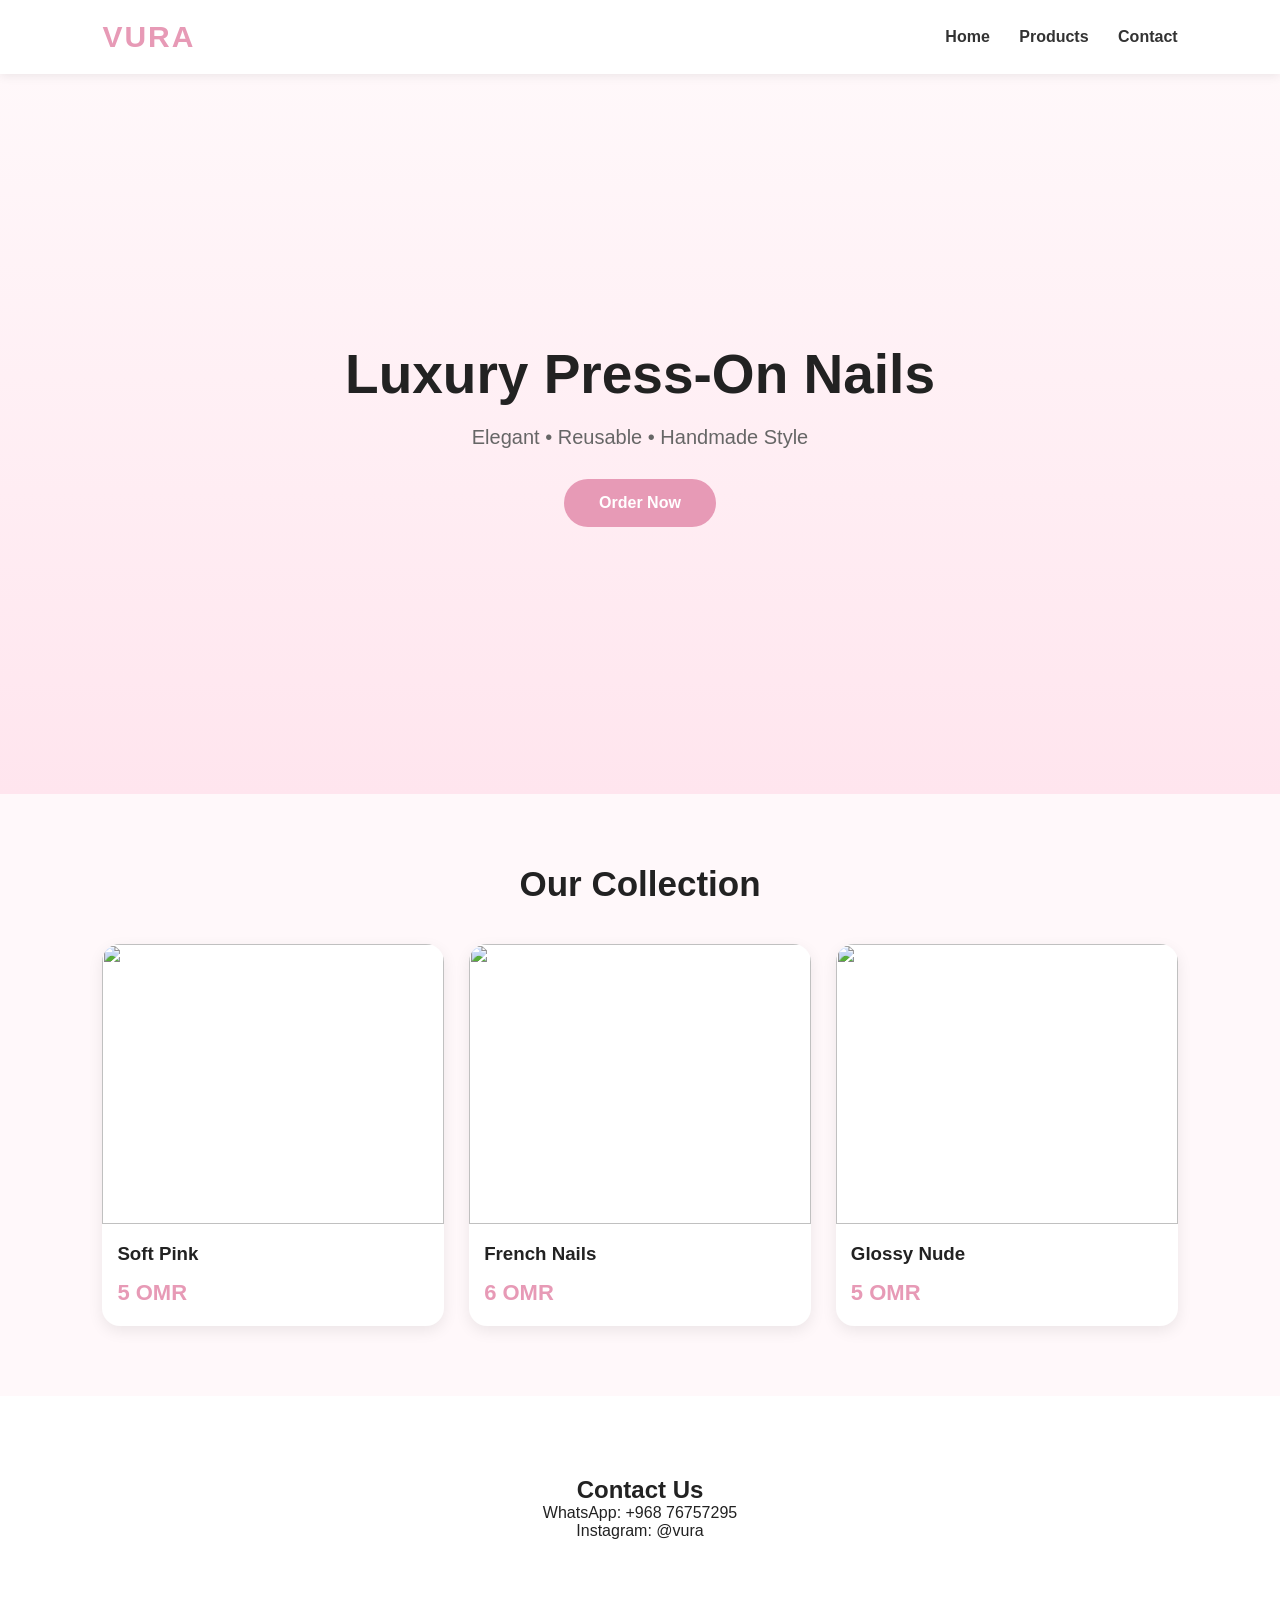
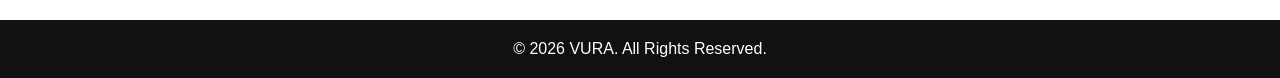
==== index.html @ 1661d113 "Add initial HTML structure for Vura website" ====
<!DOCTYPE html>
<html lang="en">
<head>
<meta charset="UTF-8">
<meta name="viewport" content="width=device-width, initial-scale=1.0">
<title>Vura | Press-On Nails</title>

<style>
*{
margin:0;
padding:0;
box-sizing:border-box;
font-family:Arial,sans-serif;
}

body{
background:#FFF8FA;
color:#222;
}

header{
background:white;
padding:20px 8%;
display:flex;
justify-content:space-between;
align-items:center;
box-shadow:0 2px 10px rgba(0,0,0,.08);
position:sticky;
top:0;
}

.logo{
font-size:30px;
font-weight:bold;
letter-spacing:2px;
color:#E79AB6;
}

nav a{
text-decoration:none;
color:#333;
margin-left:25px;
font-weight:600;
}

.hero{
height:80vh;
display:flex;
align-items:center;
justify-content:center;
flex-direction:column;
text-align:center;
background:linear-gradient(#FFF8FA,#FFE5EE);
}

.hero h1{
font-size:55px;
margin-bottom:20px;
}

.hero p{
font-size:20px;
color:#666;
margin-bottom:30px;
}

.btn{
background:#E79AB6;
color:white;
padding:15px 35px;
border-radius:30px;
text-decoration:none;
font-weight:bold;
}

.products{
padding:70px 8%;
}

.products h2{
text-align:center;
margin-bottom:40px;
font-size:35px;
}

.grid{
display:grid;
grid-template-columns:repeat(auto-fit,minmax(240px,1fr));
gap:25px;
}

.card{
background:white;
border-radius:18px;
overflow:hidden;
box-shadow:0 5px 15px rgba(0,0,0,.08);
transition:.3s;
}

.card:hover{
transform:translateY(-8px);
}

.card img{
width:100%;
height:280px;
object-fit:cover;
}

.card h3{
padding:15px;
}

.price{
padding:0 15px 20px;
color:#E79AB6;
font-weight:bold;
font-size:22px;
}

.contact{
padding:80px 8%;
text-align:center;
background:white;
}

footer{
background:#111;
color:white;
padding:20px;
text-align:center;
}
</style>

</head>

<body>

<header>
<div class="logo">VURA</div>

<nav>
<a href="#">Home</a>
<a href="#">Products</a>
<a href="#">Contact</a>
</nav>
</header>

<section class="hero">
<h1>Luxury Press-On Nails</h1>
<p>Elegant • Reusable • Handmade Style</p>

<a class="btn" href="https://wa.me/96876757295">Order Now</a>
</section>

<section class="products">

<h2>Our Collection</h2>

<div class="grid">

<div class="card">
<img src="https://placehold.co/500x600/f9d6e2/000?text=Product+1">
<h3>Soft Pink</h3>
<div class="price">5 OMR</div>
</div>

<div class="card">
<img src="https://placehold.co/500x600/f8c8dc/000?text=Product+2">
<h3>French Nails</h3>
<div class="price">6 OMR</div>
</div>

<div class="card">
<img src="https://placehold.co/500x600/f3d0dc/000?text=Product+3">
<h3>Glossy Nude</h3>
<div class="price">5 OMR</div>
</div>

</div>

</section>

<section class="contact">
<h2>Contact Us</h2>
<p>WhatsApp: +968 76757295</p>
<p>Instagram: @vura</p>
</section>

<footer>
© 2026 VURA. All Rights Reserved.
</footer>

</body>
</html>
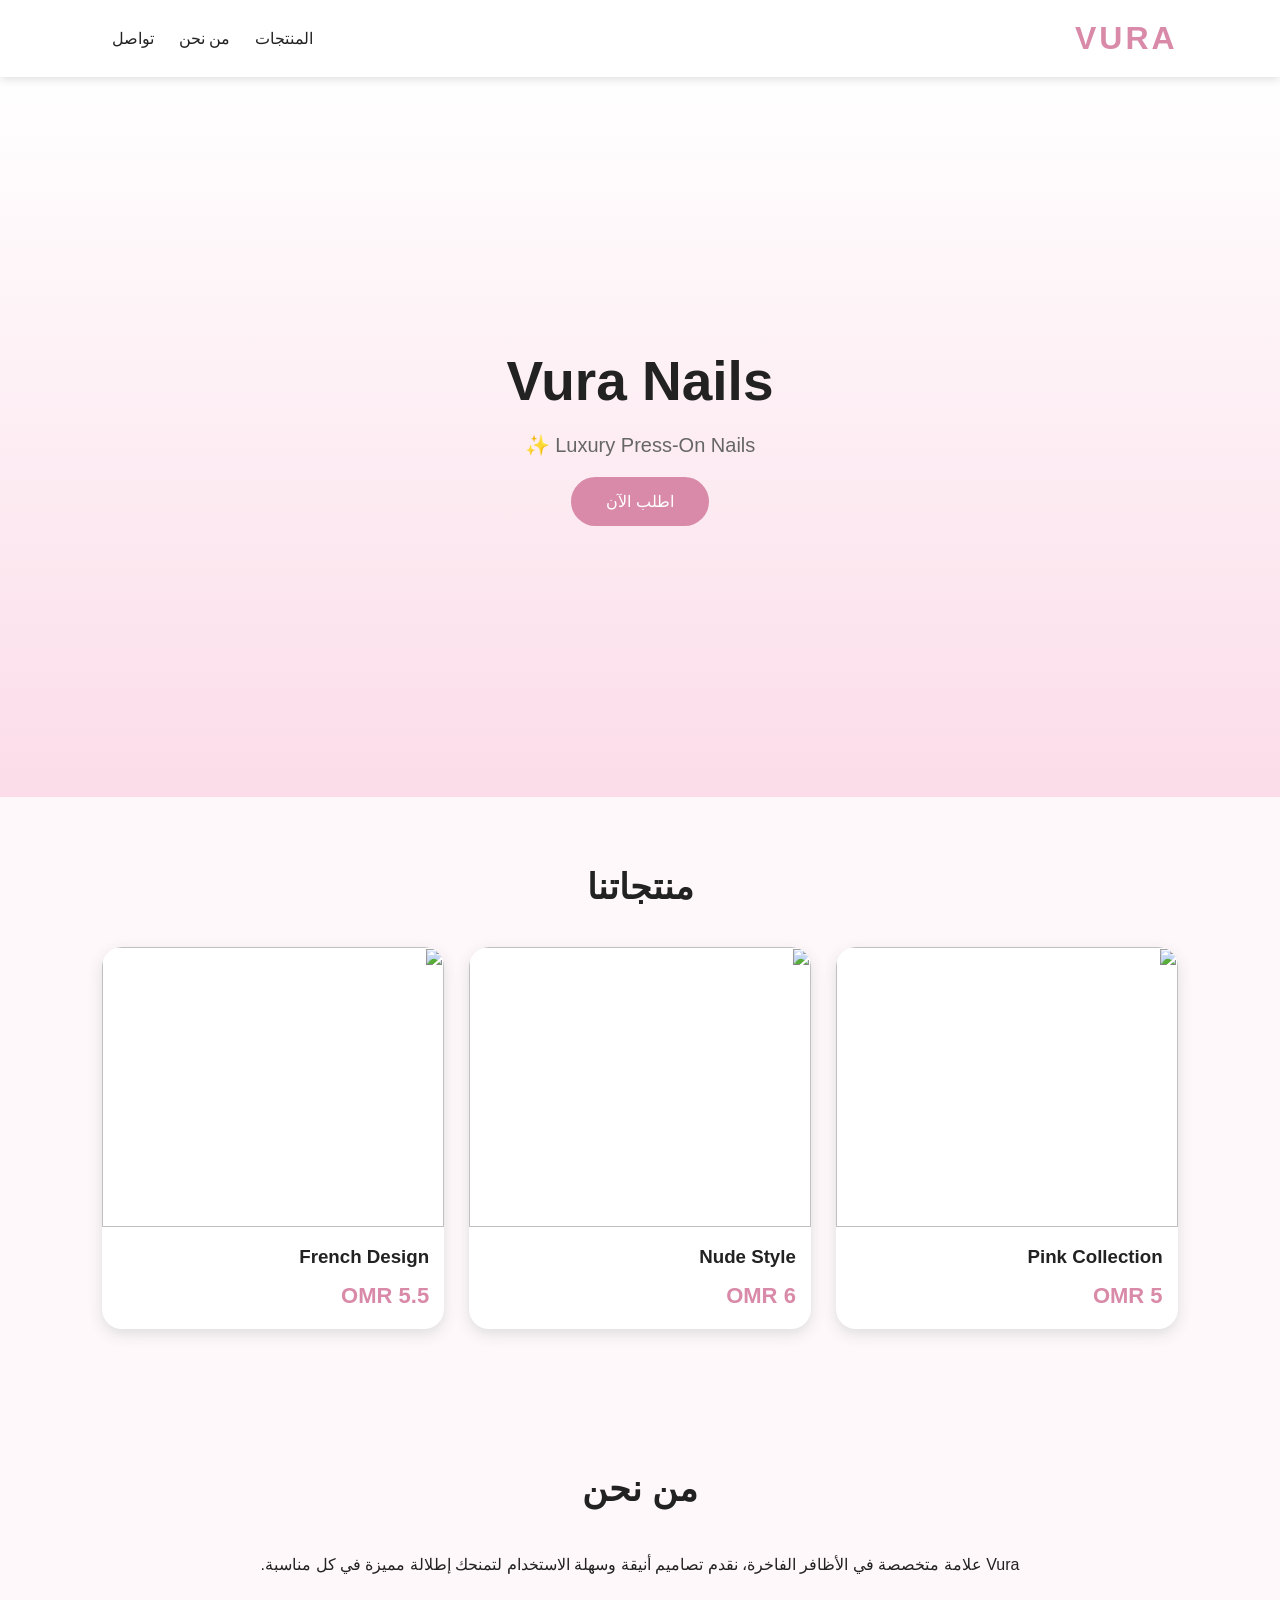
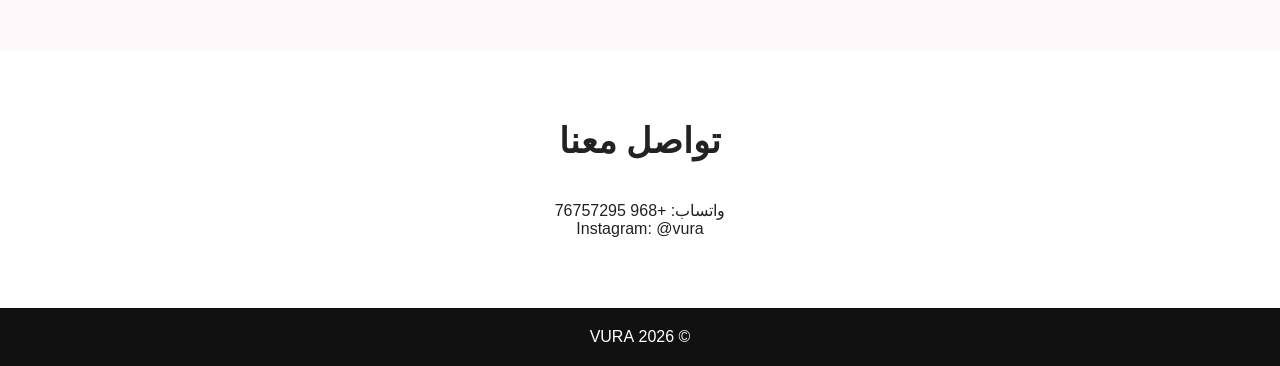
==== commit 9d1995a7: "Update index.html" ====
--- a/index.html
+++ b/index.html
@@ -1,134 +1,139 @@
 <!DOCTYPE html>
-<html lang="en">
+<html lang="ar" dir="rtl">
 <head>
 <meta charset="UTF-8">
 <meta name="viewport" content="width=device-width, initial-scale=1.0">
-<title>Vura | Press-On Nails</title>
+
+<title>Vura | Luxury Nails</title>
 
 <style>
 *{
-margin:0;
-padding:0;
-box-sizing:border-box;
-font-family:Arial,sans-serif;
+    margin:0;
+    padding:0;
+    box-sizing:border-box;
+    font-family:Tahoma, Arial;
 }
 
 body{
-background:#FFF8FA;
-color:#222;
+    background:#fff8fb;
+    color:#222;
 }
 
 header{
-background:white;
-padding:20px 8%;
-display:flex;
-justify-content:space-between;
-align-items:center;
-box-shadow:0 2px 10px rgba(0,0,0,.08);
-position:sticky;
-top:0;
+    background:white;
+    padding:20px 8%;
+    display:flex;
+    justify-content:space-between;
+    align-items:center;
+    position:sticky;
+    top:0;
+    box-shadow:0 2px 10px #ddd;
 }
 
 .logo{
-font-size:30px;
-font-weight:bold;
-letter-spacing:2px;
-color:#E79AB6;
+    font-size:32px;
+    font-weight:bold;
+    letter-spacing:3px;
+    color:#d98aa8;
 }
 
 nav a{
-text-decoration:none;
-color:#333;
-margin-left:25px;
-font-weight:600;
+    margin:10px;
+    text-decoration:none;
+    color:#222;
 }
 
 .hero{
-height:80vh;
-display:flex;
-align-items:center;
-justify-content:center;
-flex-direction:column;
-text-align:center;
-background:linear-gradient(#FFF8FA,#FFE5EE);
+    height:80vh;
+    display:flex;
+    justify-content:center;
+    align-items:center;
+    flex-direction:column;
+    text-align:center;
+    background:linear-gradient(#fff,#fbdce8);
 }
 
 .hero h1{
-font-size:55px;
-margin-bottom:20px;
+    font-size:55px;
 }
 
 .hero p{
-font-size:20px;
-color:#666;
-margin-bottom:30px;
+    margin:20px;
+    font-size:20px;
+    color:#666;
 }
 
 .btn{
-background:#E79AB6;
-color:white;
-padding:15px 35px;
-border-radius:30px;
-text-decoration:none;
-font-weight:bold;
-}
+    background:#d98aa8;
+    color:white;
+    padding:15px 35px;
+    border-radius:30px;
+    text-decoration:none;
+}
+
+section{
+    padding:70px 8%;
+}
+
+.title{
+    text-align:center;
+    font-size:35px;
+    margin-bottom:40px;
+}
+
 
 .products{
-padding:70px 8%;
-}
-
-.products h2{
-text-align:center;
-margin-bottom:40px;
-font-size:35px;
-}
-
-.grid{
-display:grid;
-grid-template-columns:repeat(auto-fit,minmax(240px,1fr));
-gap:25px;
+    display:grid;
+    grid-template-columns:repeat(auto-fit,minmax(220px,1fr));
+    gap:25px;
 }
 
 .card{
-background:white;
-border-radius:18px;
-overflow:hidden;
-box-shadow:0 5px 15px rgba(0,0,0,.08);
-transition:.3s;
-}
-
-.card:hover{
-transform:translateY(-8px);
+    background:white;
+    border-radius:20px;
+    overflow:hidden;
+    box-shadow:0 5px 15px #ddd;
 }
 
 .card img{
-width:100%;
-height:280px;
-object-fit:cover;
+    width:100%;
+    height:280px;
+    object-fit:cover;
 }
 
 .card h3{
-padding:15px;
+    padding:15px;
 }
 
 .price{
-padding:0 15px 20px;
-color:#E79AB6;
-font-weight:bold;
-font-size:22px;
+    padding:0 15px 20px;
+    color:#d98aa8;
+    font-size:22px;
+    font-weight:bold;
+}
+
+.about{
+    text-align:center;
+    line-height:2;
 }
 
 .contact{
-padding:80px 8%;
-text-align:center;
-background:white;
+    text-align:center;
+    background:white;
 }
 
 footer{
-background:#111;
-color:white;
-padding:20px;
-text-align:center;
+    background:#111;
+    color:white;
+    text-align:center;
+    padding:20px;
+}
+
+
+@media(max-width:600px){
+.hero h1{
+    font-size:40px;
+}
 }
 </style>
 
@@ -136,60 +141,149 @@
 
 <body>
 
+
 <header>
-<div class="logo">VURA</div>
+
+<div class="logo">
+VURA
+</div>
 
 <nav>
-<a href="#">Home</a>
-<a href="#">Products</a>
-<a href="#">Contact</a>
+<a href="#products">المنتجات</a>
+<a href="#about">من نحن</a>
+<a href="#contact">تواصل</a>
 </nav>
+
 </header>
 
-<section class="hero">
-<h1>Luxury Press-On Nails</h1>
-<p>Elegant • Reusable • Handmade Style</p>
-
-<a class="btn" href="https://wa.me/96876757295">Order Now</a>
+
+
+<div class="hero">
+
+<h1>
+Vura Nails
+</h1>
+
+<p>
+Luxury Press-On Nails ✨
+</p>
+
+<a class="btn" href="https://wa.me/96876757295">
+اطلب الآن
+</a>
+
+</div>
+
+
+
+<section id="products">
+
+<h2 class="title">
+منتجاتنا
+</h2>
+
+
+<div class="products">
+
+
+<div class="card">
+
+<img src="https://placehold.co/500x600/f8d7e3/000?text=Vura+Pink">
+
+<h3>
+Pink Collection
+</h3>
+
+<div class="price">
+5 OMR
+</div>
+
+</div>
+
+
+
+<div class="card">
+
+<img src="https://placehold.co/500x600/f5e0d5/000?text=Nude">
+
+<h3>
+Nude Style
+</h3>
+
+<div class="price">
+6 OMR
+</div>
+
+</div>
+
+
+
+<div class="card">
+
+<img src="https://placehold.co/500x600/eac7d5/000?text=French">
+
+<h3>
+French Design
+</h3>
+
+<div class="price">
+5.5 OMR
+</div>
+
+</div>
+
+
+</div>
+
 </section>
 
-<section class="products">
-
-<h2>Our Collection</h2>
-
-<div class="grid">
-
-<div class="card">
-<img src="https://placehold.co/500x600/f9d6e2/000?text=Product+1">
-<h3>Soft Pink</h3>
-<div class="price">5 OMR</div>
-</div>
-
-<div class="card">
-<img src="https://placehold.co/500x600/f8c8dc/000?text=Product+2">
-<h3>French Nails</h3>
-<div class="price">6 OMR</div>
-</div>
-
-<div class="card">
-<img src="https://placehold.co/500x600/f3d0dc/000?text=Product+3">
-<h3>Glossy Nude</h3>
-<div class="price">5 OMR</div>
-</div>
+
+
+
+<section id="about">
+
+<h2 class="title">
+من نحن
+</h2>
+
+<div class="about">
+
+<p>
+Vura علامة متخصصة في الأظافر الفاخرة،
+نقدم تصاميم أنيقة وسهلة الاستخدام لتمنحك إطلالة مميزة في كل مناسبة.
+</p>
 
 </div>
 
 </section>
 
-<section class="contact">
-<h2>Contact Us</h2>
-<p>WhatsApp: +968 76757295</p>
-<p>Instagram: @vura</p>
+
+
+
+<section id="contact" class="contact">
+
+<h2 class="title">
+تواصل معنا
+</h2>
+
+<p>
+واتساب: +968 76757295
+</p>
+
+<p>
+Instagram: @vura
+</p>
+
 </section>
 
+
+
 <footer>
-© 2026 VURA. All Rights Reserved.
+
+© 2026 VURA
+
 </footer>
+
 
 </body>
 </html>
